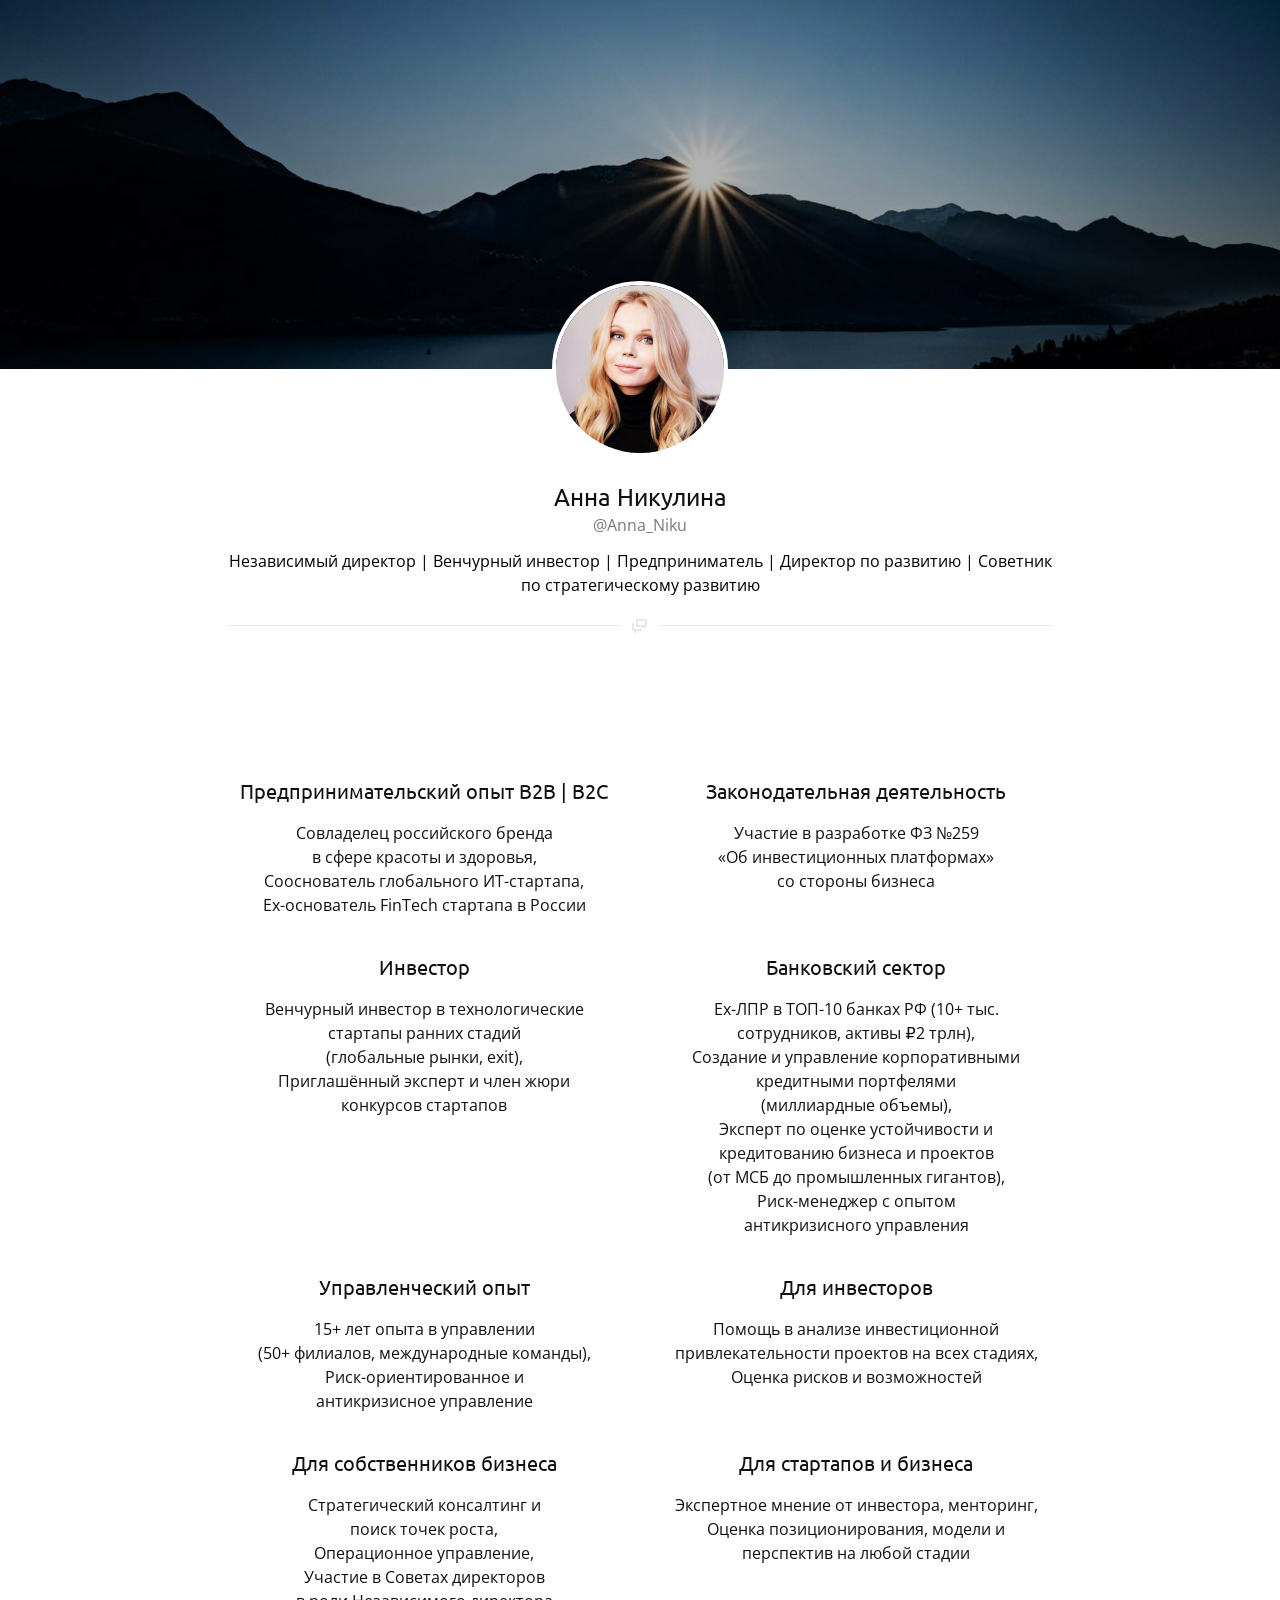
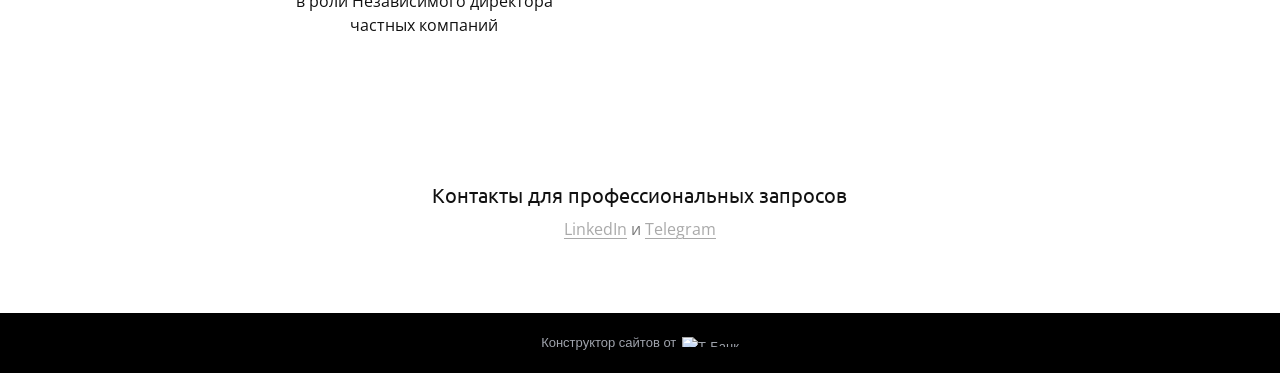
==== index.html @ bff8a303 "Add site from T-Bank export and GitHub Pages deploy Co-Authored-By: Claude Opus 5.5 <noreply@anthrop" ====
<!DOCTYPE html>
<html lang="ru"><head><meta charset="utf-8"><title>Анна Никулина</title>
<meta http-equiv="refresh" content="0; url=annanikulina/">
<link rel="canonical" href="annanikulina/">
<script>location.replace('annanikulina/' + location.hash);</script>
</head><body><a href="annanikulina/">Анна Никулина</a></body></html>
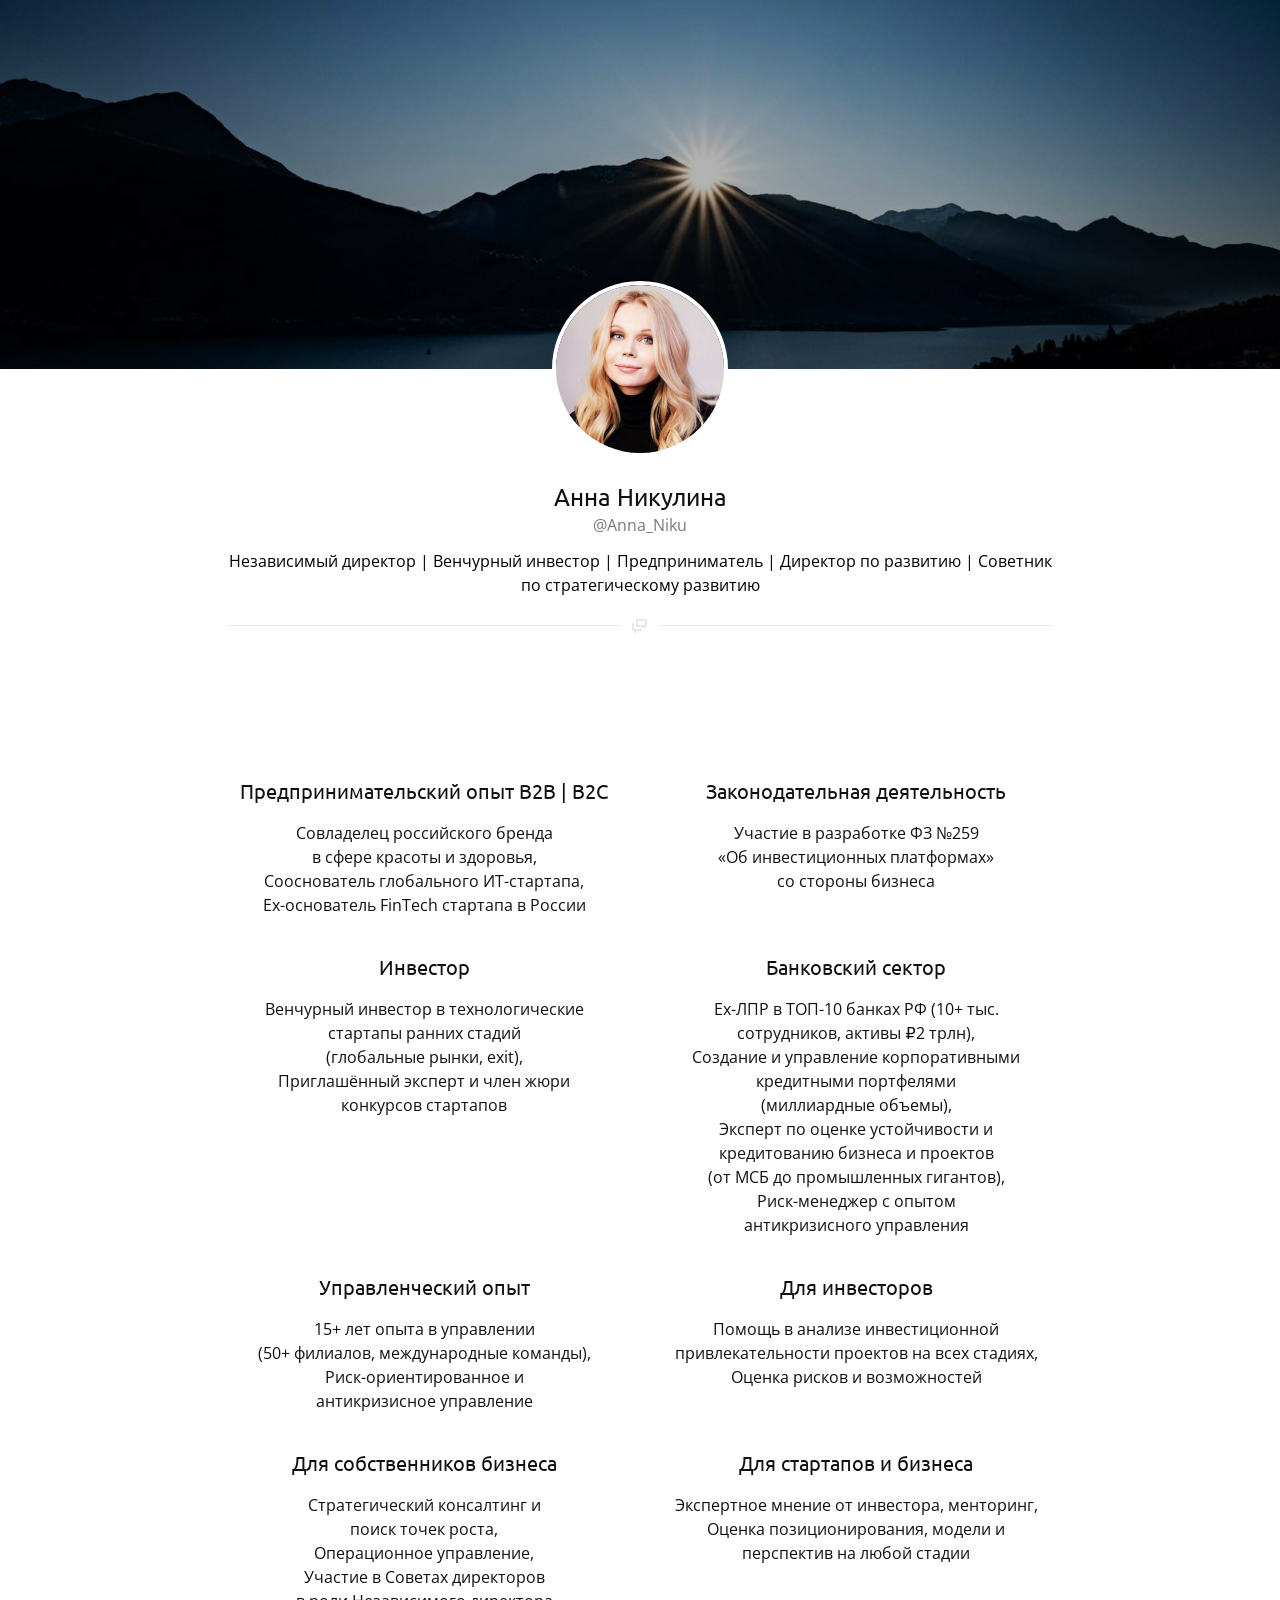
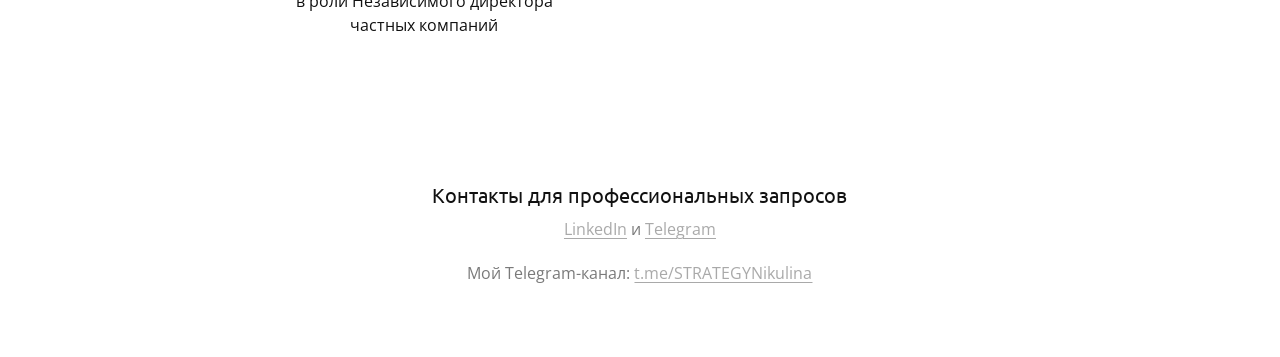
==== commit cd0125eb: "Remove T-Bank scripts and messenger widget, add own favicon Co-Authored-By: Claude Opus 5.5 <noreply" ====
--- a/index.html
+++ b/index.html
@@ -1,5 +1,5 @@
 <!DOCTYPE html>
-<html lang="ru"><head><meta charset="utf-8"><title>Анна Никулина</title>
+<html lang="ru"><head><meta charset="utf-8"><title>Анна Никулина</title><link rel="icon" href="annanikulina/../assets/img/favicon.svg">
 <meta http-equiv="refresh" content="0; url=annanikulina/">
 <link rel="canonical" href="annanikulina/">
 <script>location.replace('annanikulina/' + location.hash);</script>
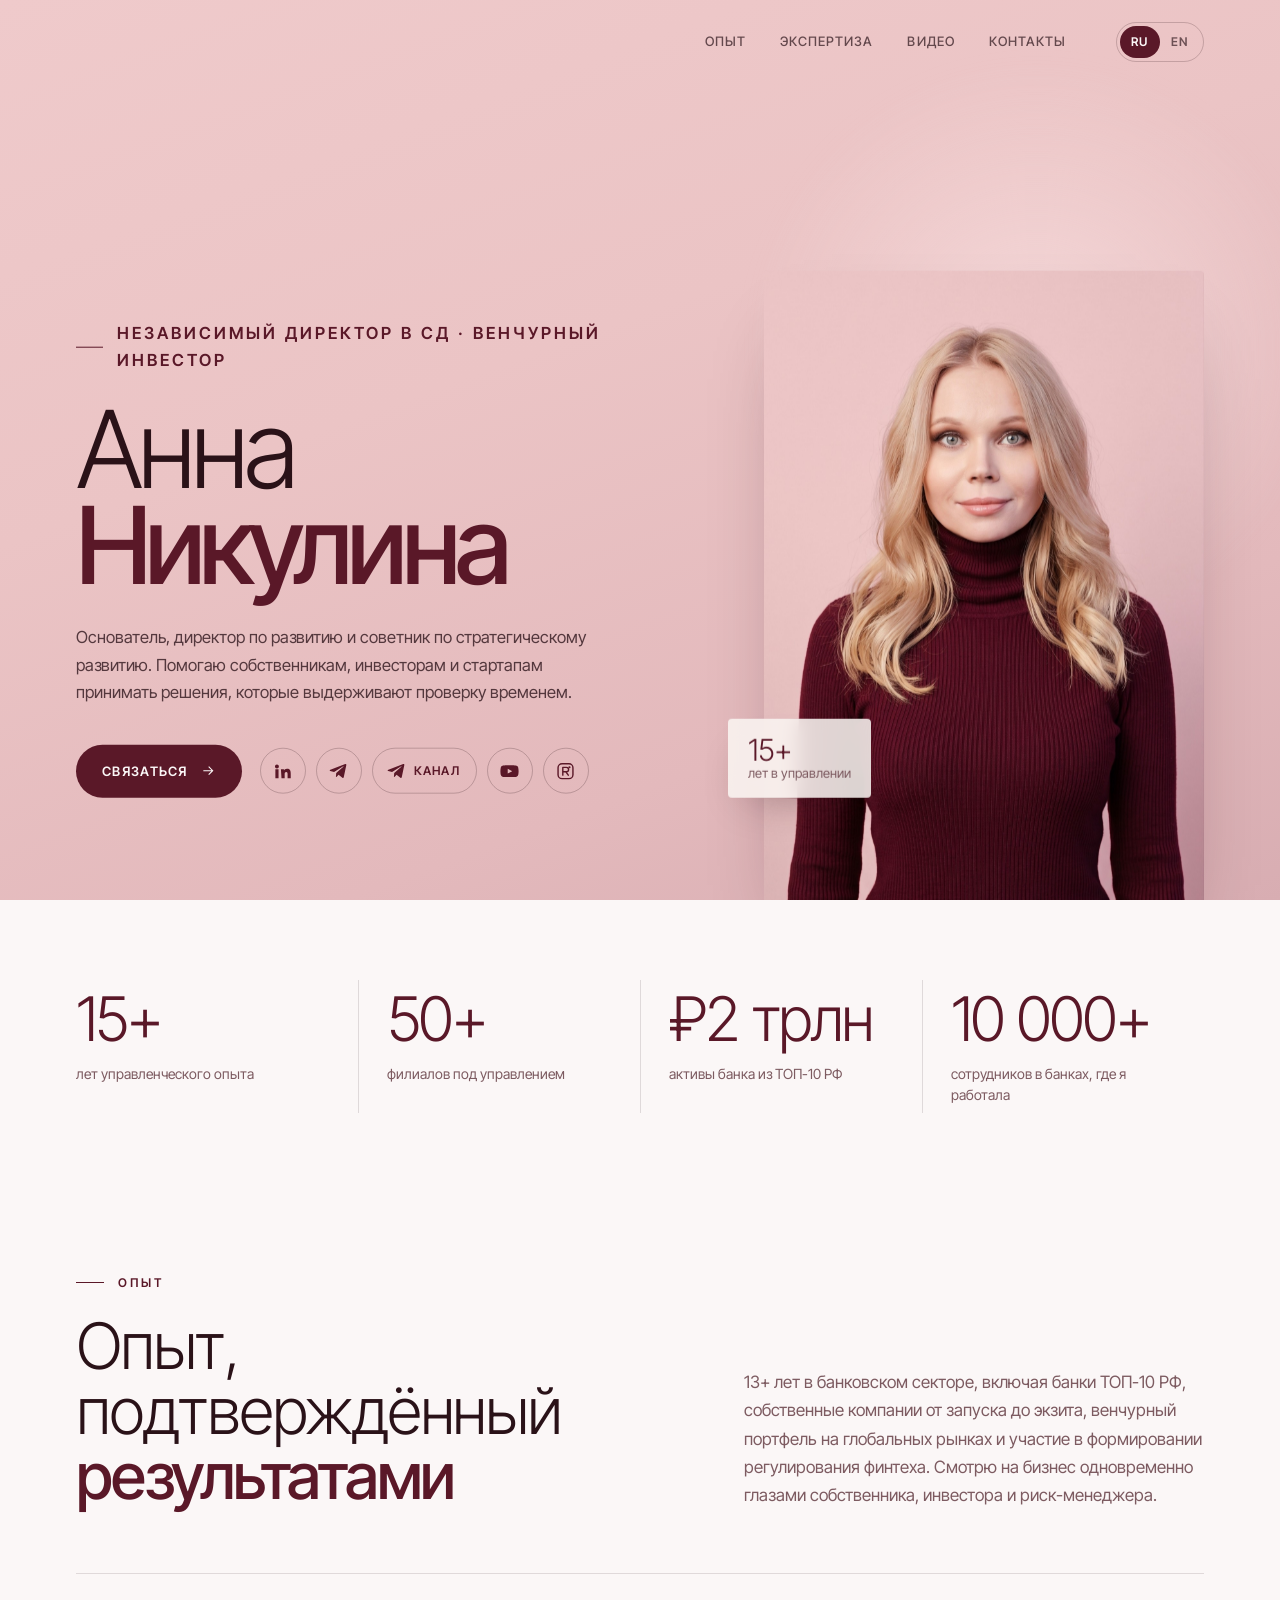
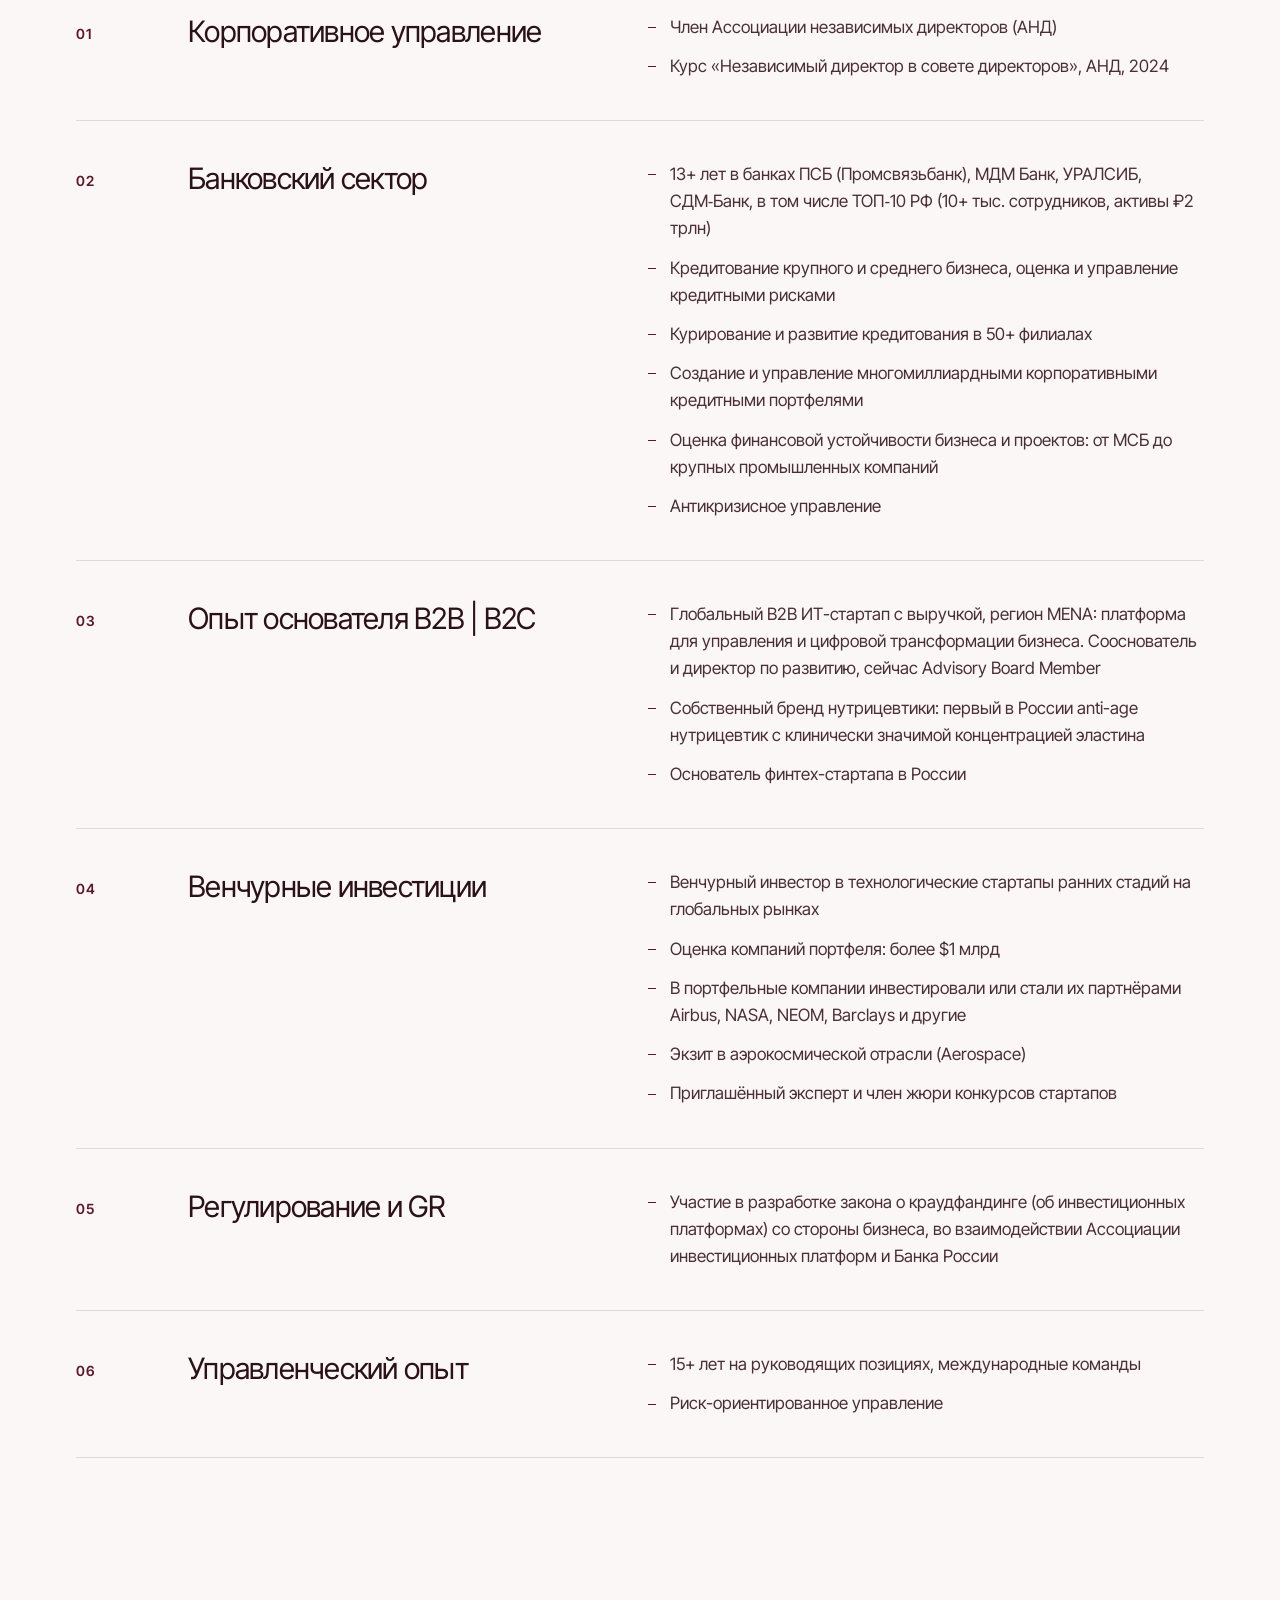
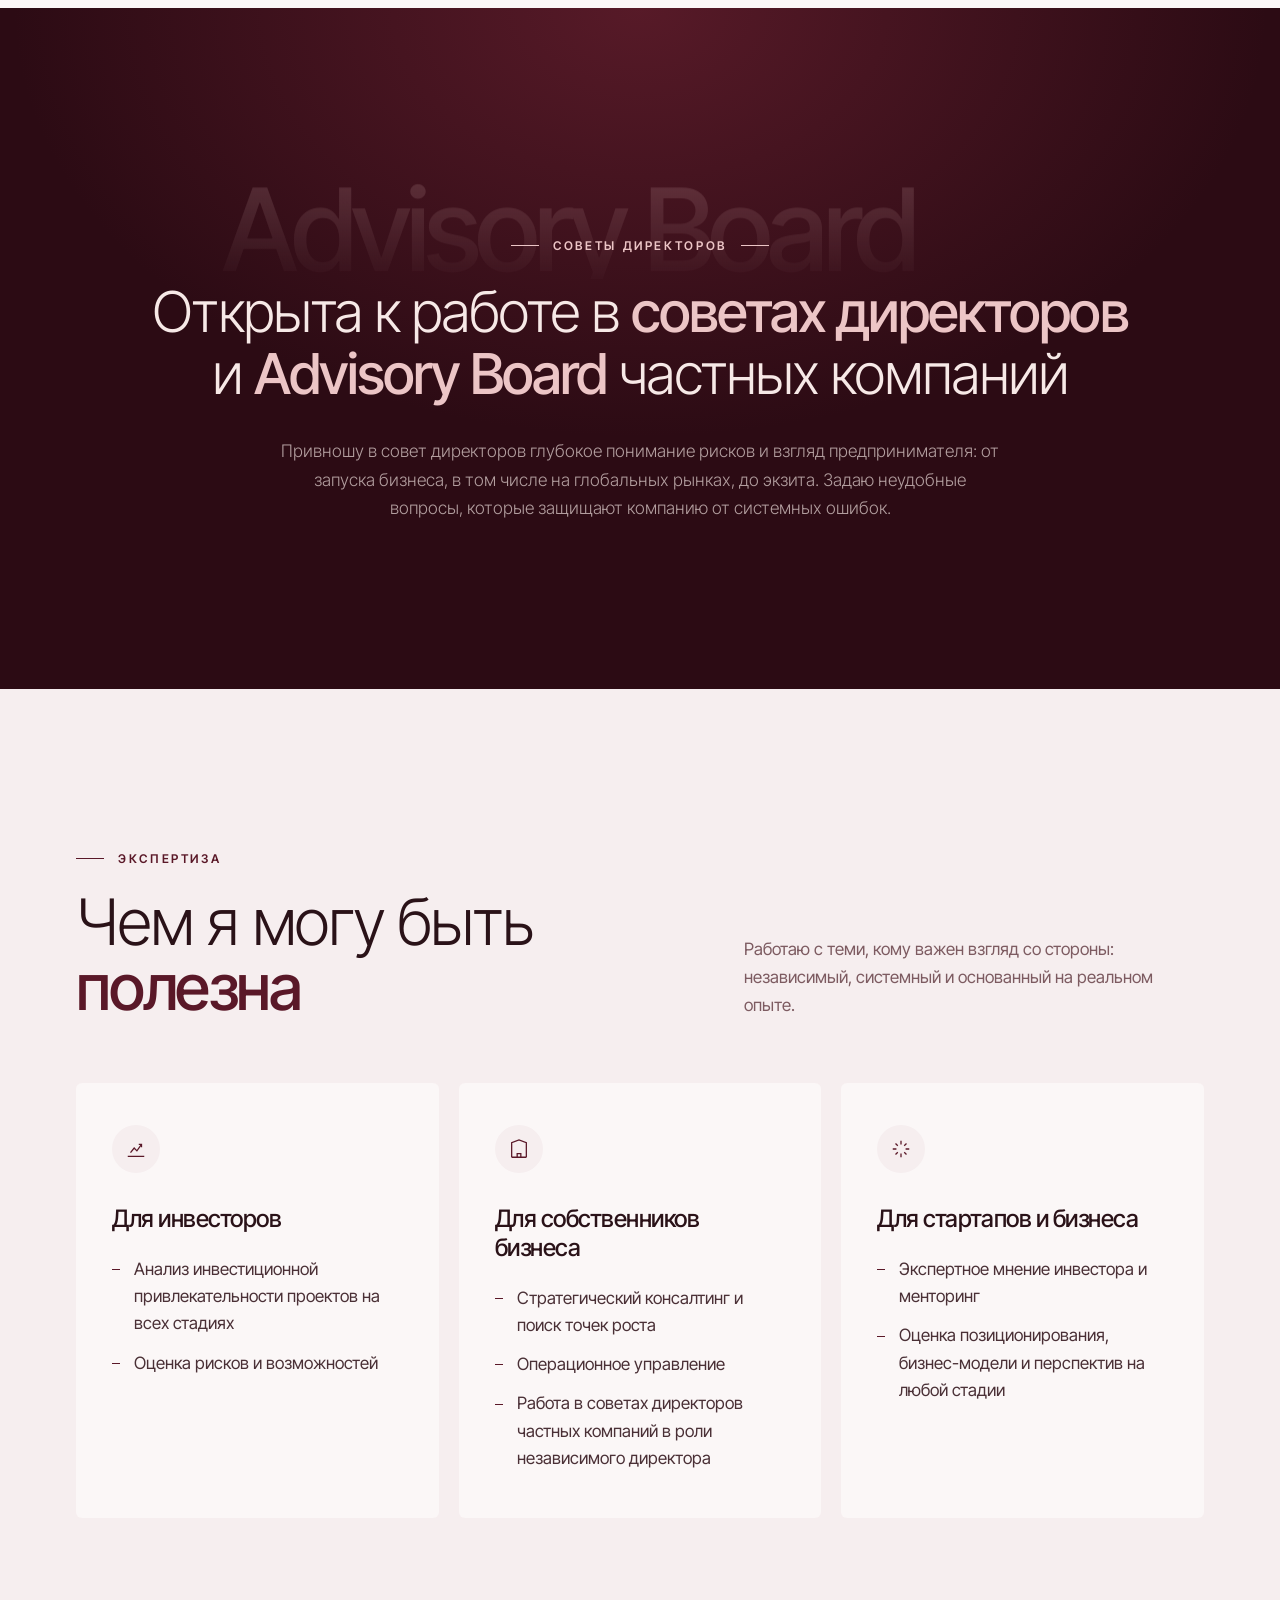
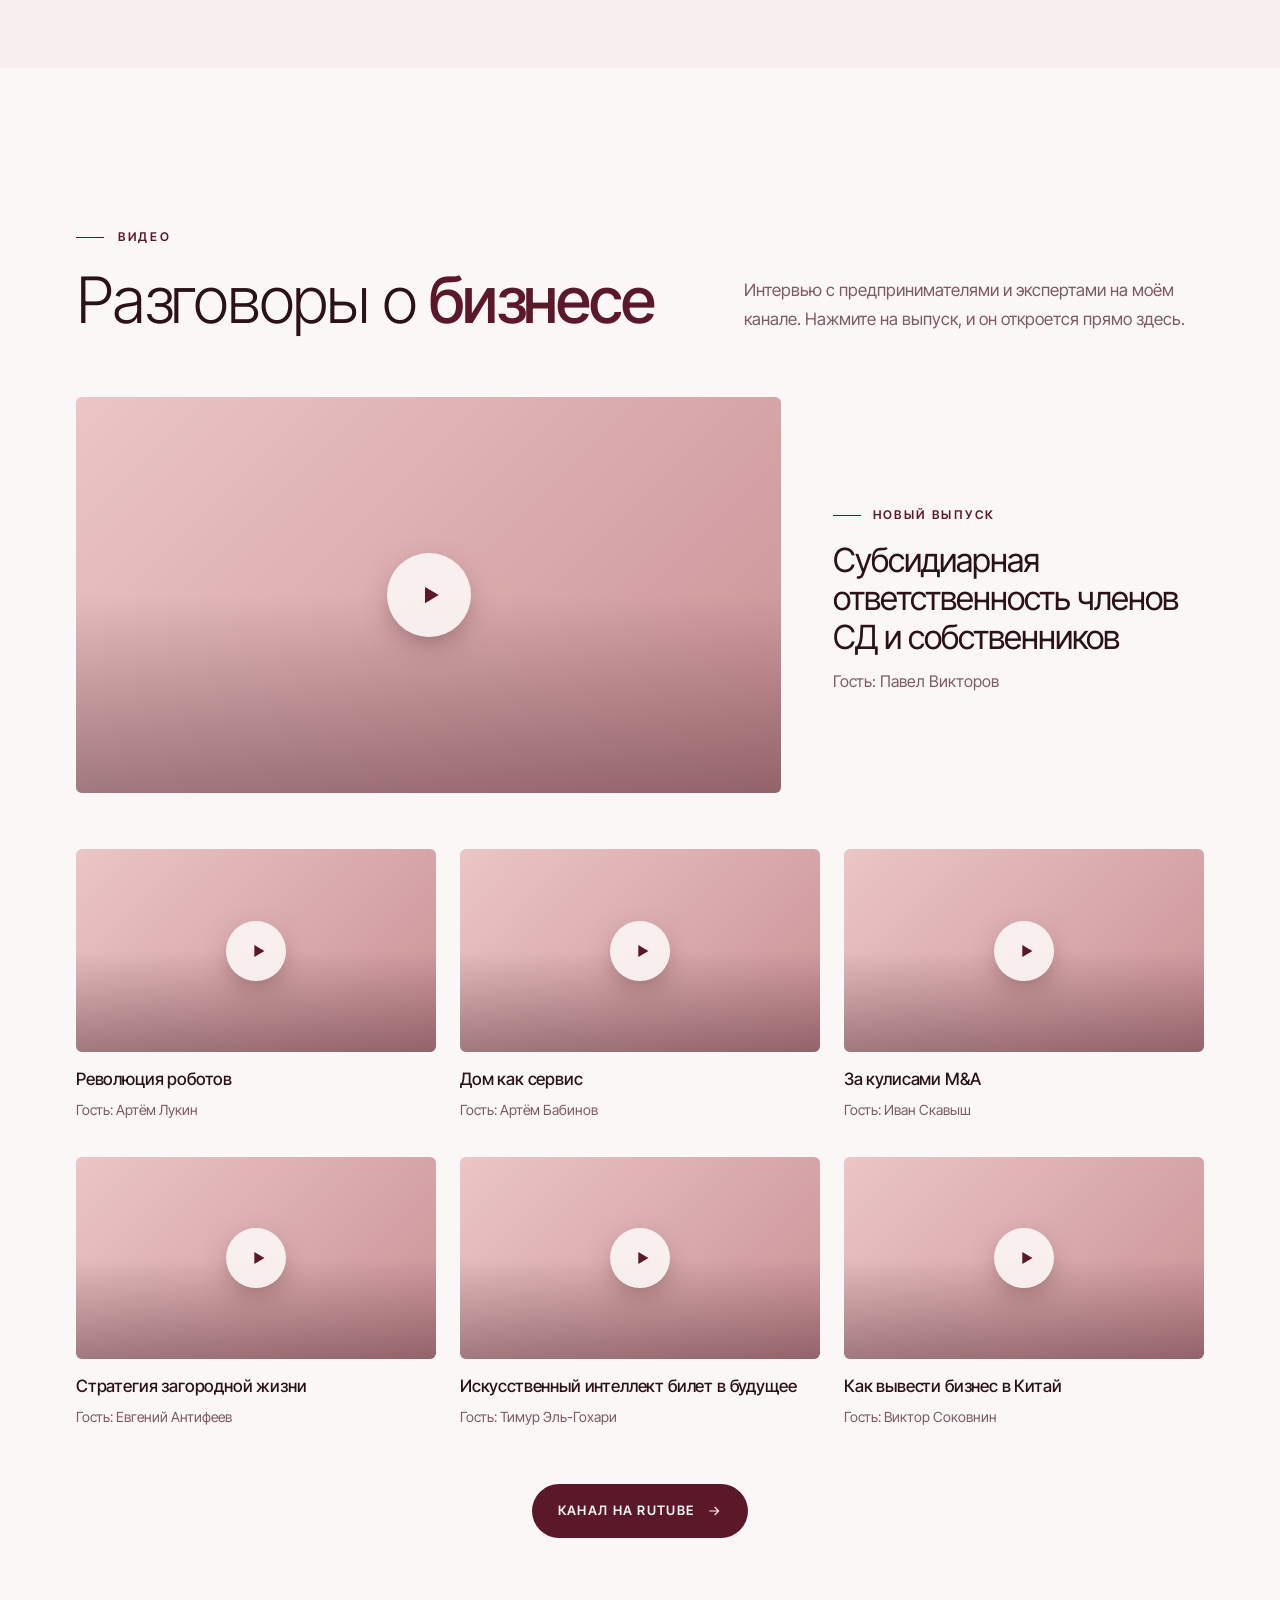
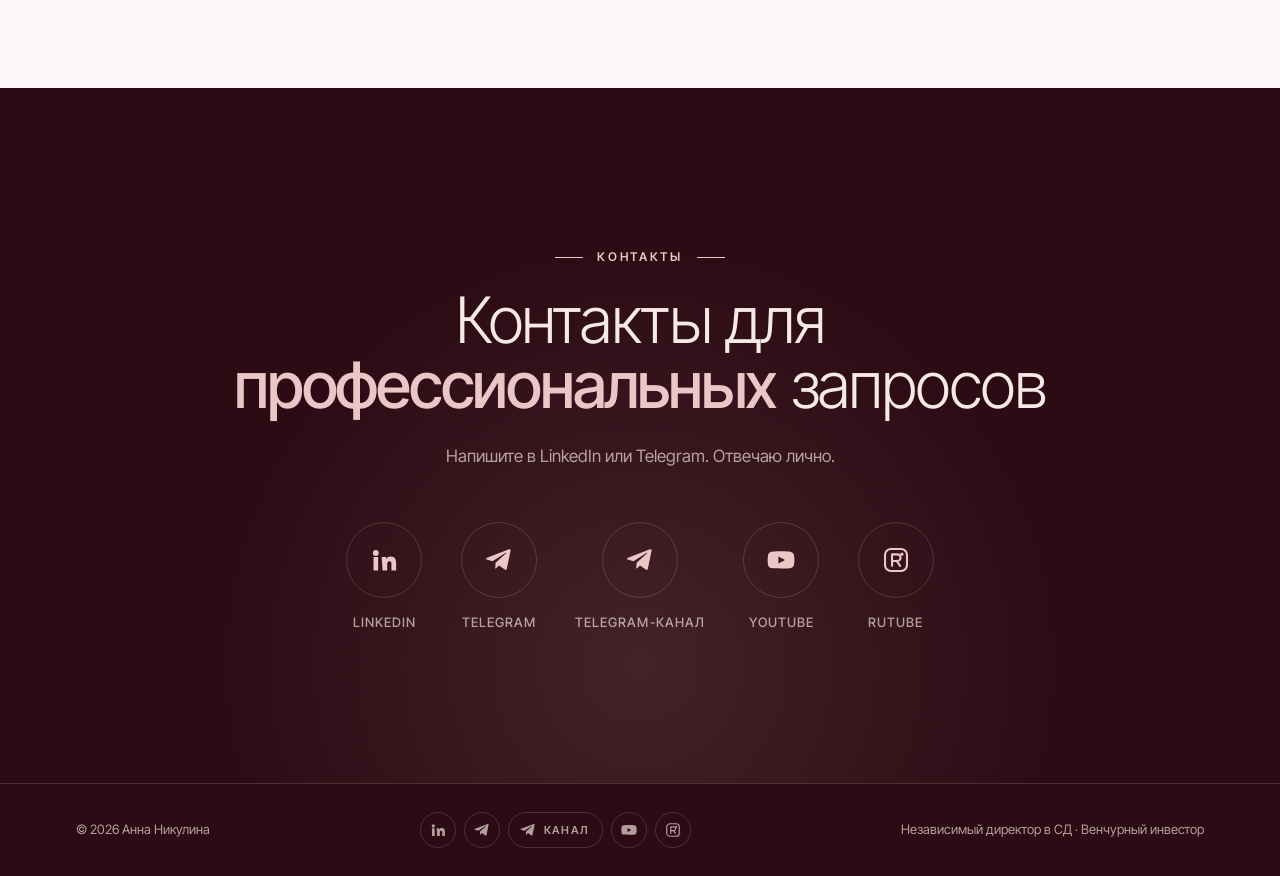
==== commit 60d5c6e5: "SEO and AI discoverability: JSON-LD, meta, sitemap, robots, llms.txt Co-Authored-By: Claude Opus 5.5" ====
--- a/index.html
+++ b/index.html
@@ -1,6 +1,6 @@
 <!DOCTYPE html>
 <html lang="ru"><head><meta charset="utf-8"><title>Анна Никулина</title><link rel="icon" href="annanikulina/../assets/img/favicon.svg">
 <meta http-equiv="refresh" content="0; url=annanikulina/">
-<link rel="canonical" href="annanikulina/">
+<link rel="canonical" href="https://nikuanna.github.io/mysite/annanikulina/"><meta name="robots" content="noindex, follow">
 <script>location.replace('annanikulina/' + location.hash);</script>
 </head><body><a href="annanikulina/">Анна Никулина</a></body></html>
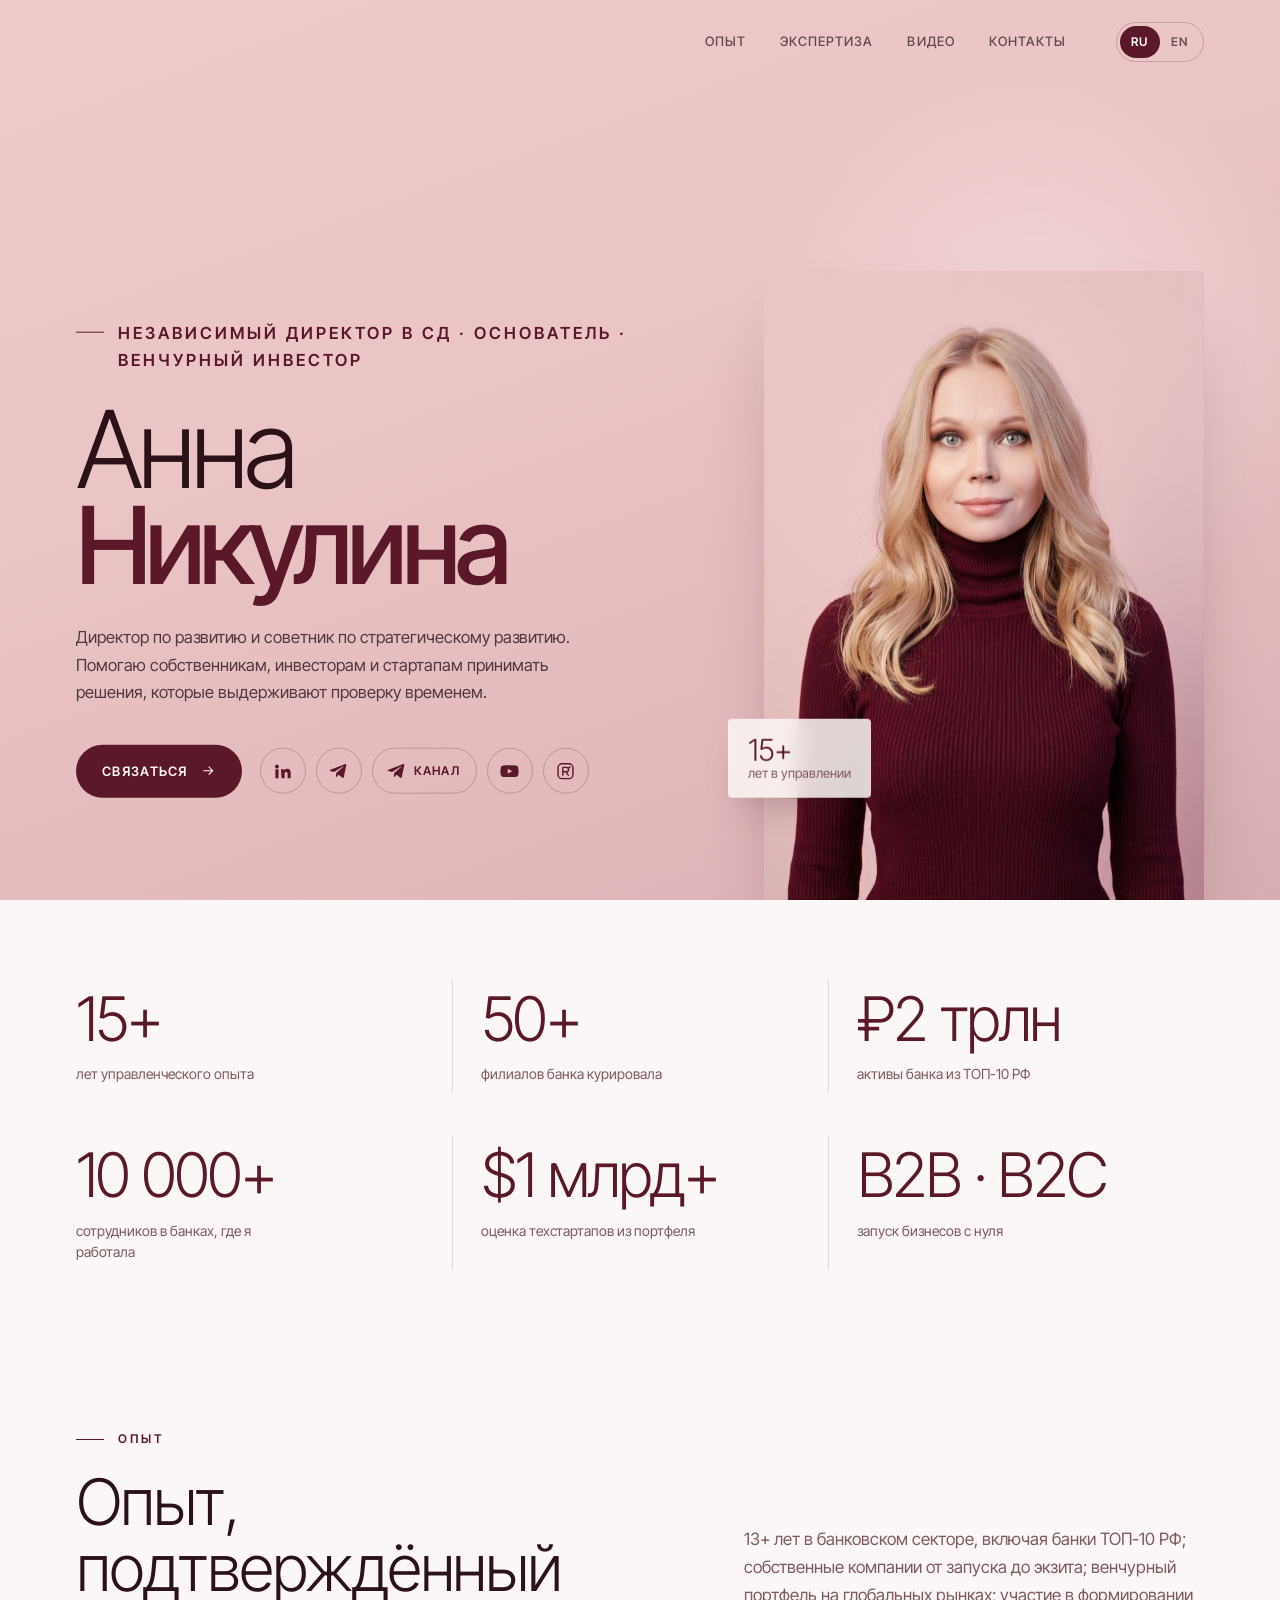
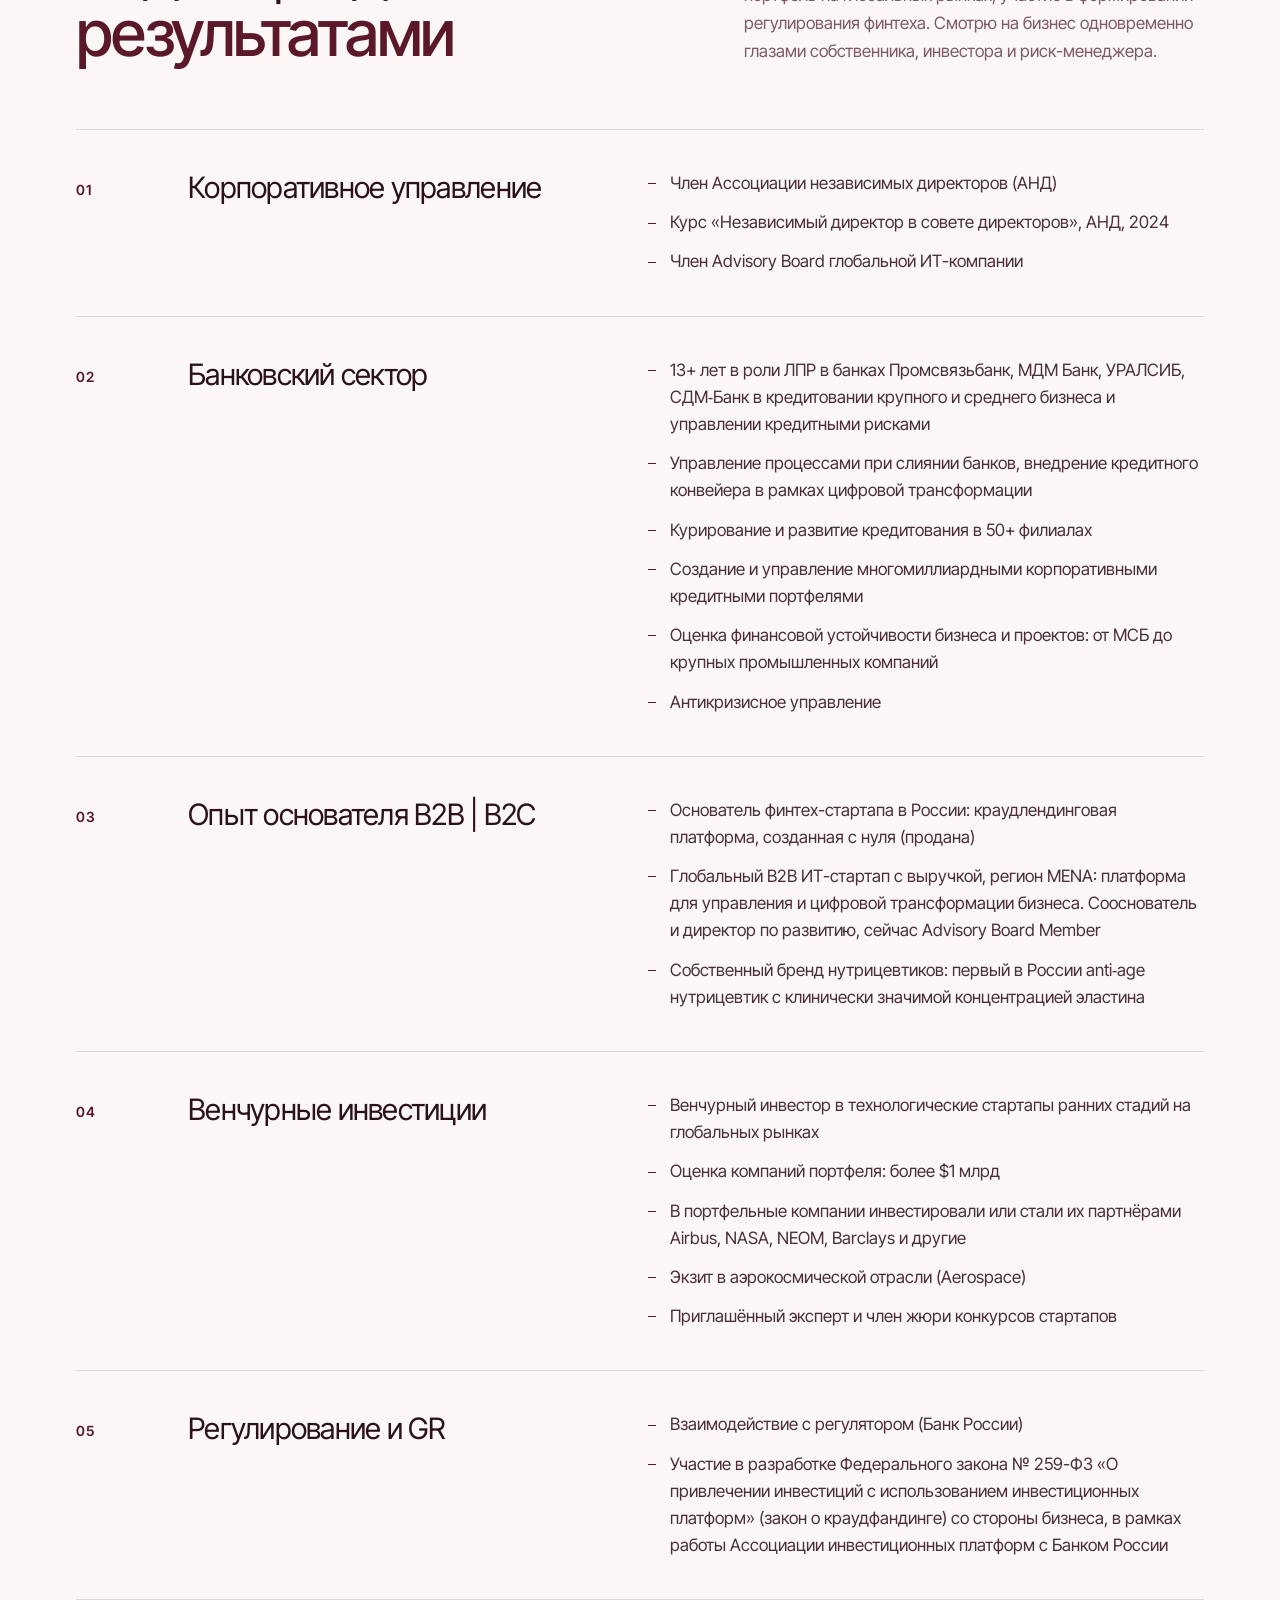
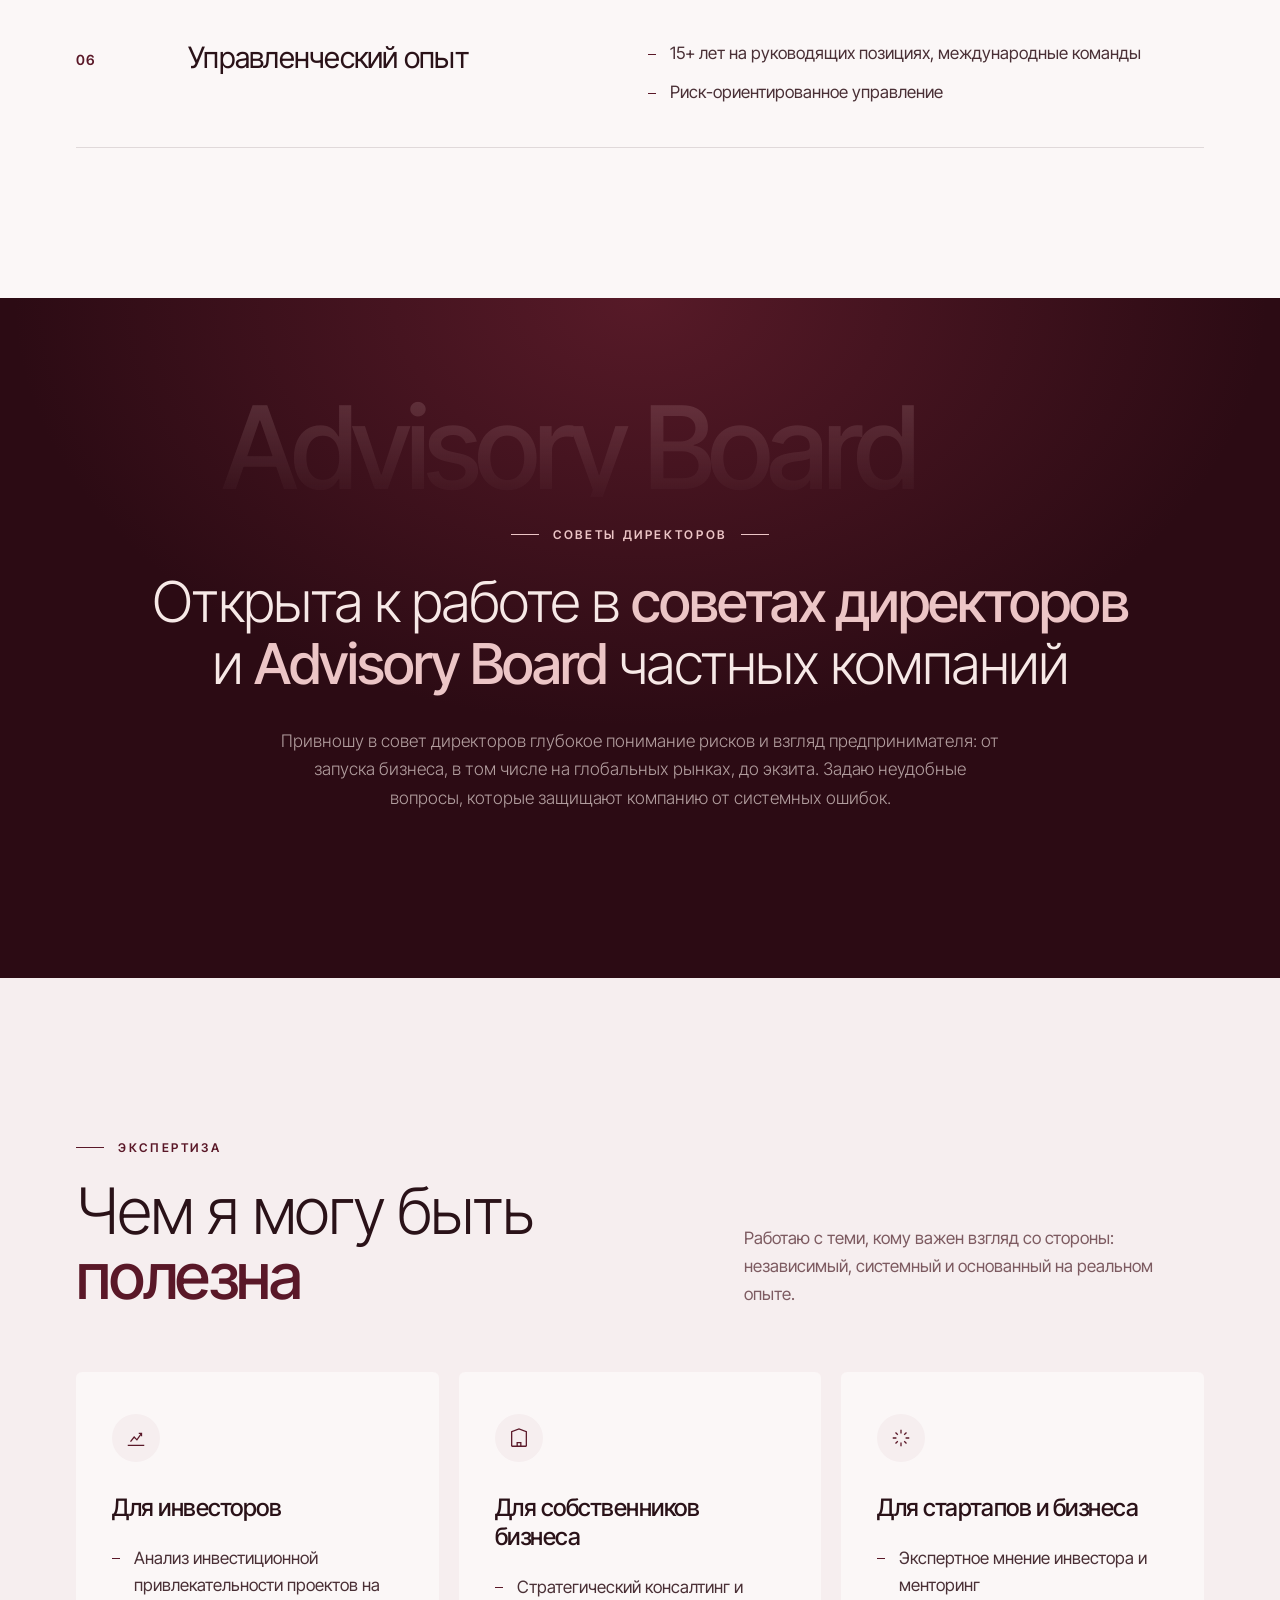
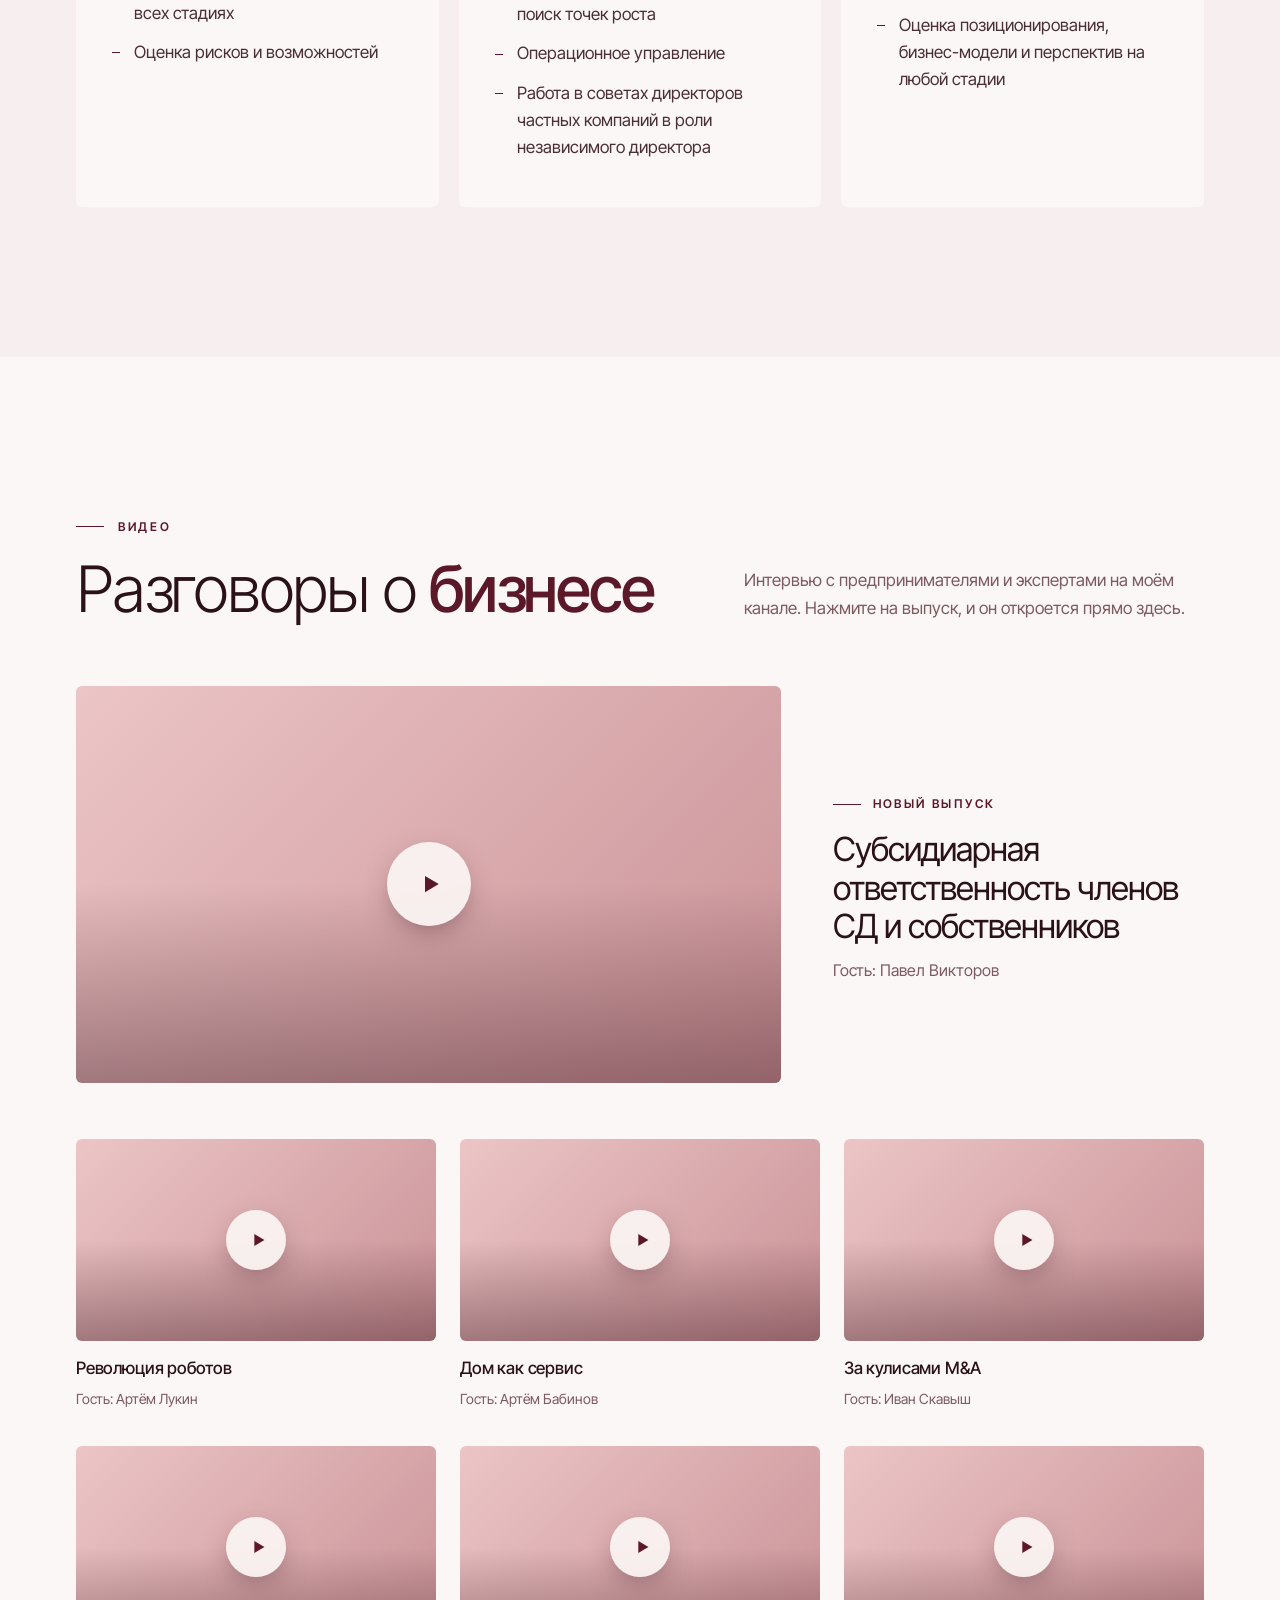
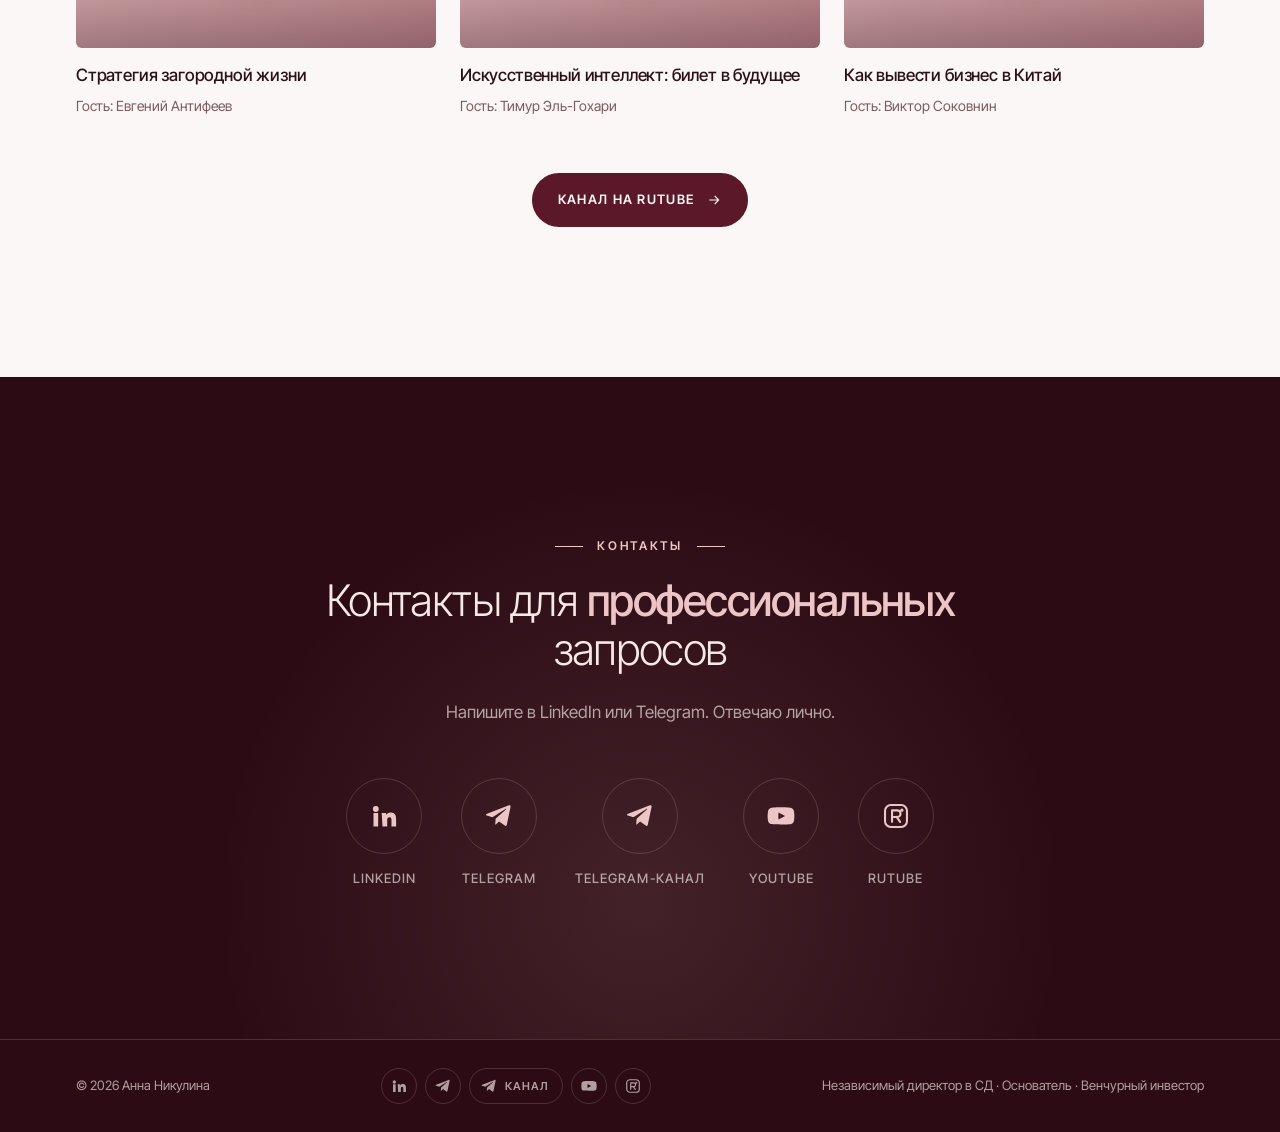
==== commit eb53a080: "Switch canonical domain to www.annanikulina.pro Co-Authored-By: Claude Opus 5.5 <noreply@anthropic.c" ====
--- a/index.html
+++ b/index.html
@@ -1,6 +1,6 @@
 <!DOCTYPE html>
 <html lang="ru"><head><meta charset="utf-8"><title>Анна Никулина</title><link rel="icon" href="annanikulina/../assets/img/favicon.svg">
 <meta http-equiv="refresh" content="0; url=annanikulina/">
-<link rel="canonical" href="https://nikuanna.github.io/mysite/annanikulina/"><meta name="robots" content="noindex, follow">
+<link rel="canonical" href="https://www.annanikulina.pro/annanikulina/"><meta name="robots" content="noindex, follow">
 <script>location.replace('annanikulina/' + location.hash);</script>
 </head><body><a href="annanikulina/">Анна Никулина</a></body></html>
